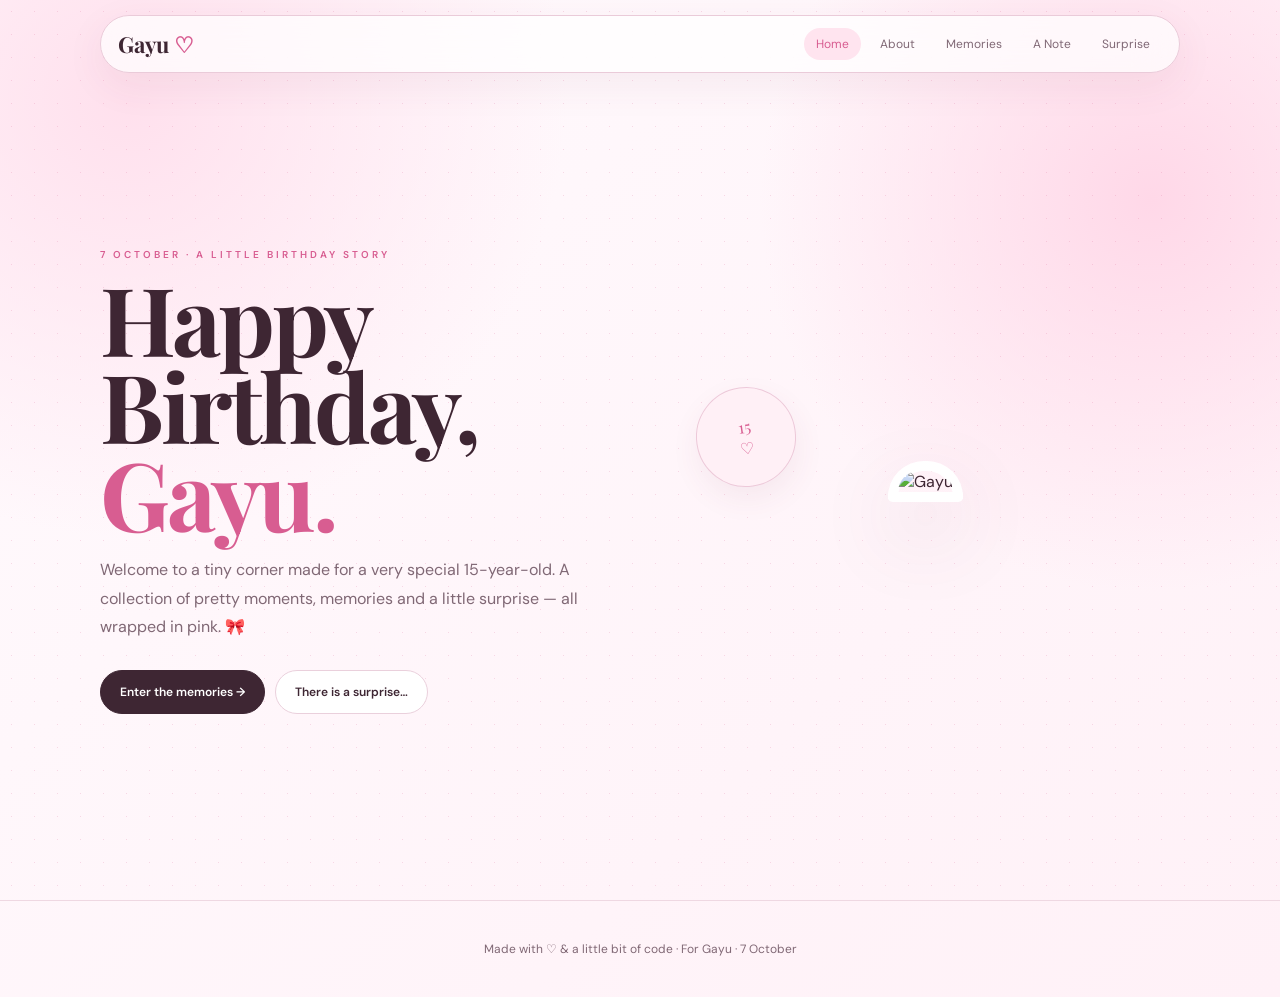
==== index.html @ 6206fd7f "Add files via upload" ====
<!doctype html><html><head><meta charset="utf-8">
<meta name="viewport" content="width=device-width,initial-scale=1">
<title>Happy Birthday Gayu</title><link rel="stylesheet" href="style.css"></head><body>
<div class="sparkles"></div>
    <nav class="nav">
      <a class="brand" href="index.html">Gayu <span>♡</span></a>
      <div class="links">
        <a class="active" href="index.html">Home</a>
        <a class="" href="about.html">About</a>
        <a class="" href="memories.html">Memories</a>
        <a class="" href="note.html">A Note</a>
        <a class="" href="surprise.html">Surprise</a>
      </div>
    </nav><main>
<section class="page hero fade">
 <div>
  <div class="eyebrow">7 October · A little birthday story</div>
  <h1>Happy Birthday,<br><span>Gayu.</span></h1>
  <p>Welcome to a tiny corner made for a very special 15-year-old. A collection of pretty moments, memories and a little surprise — all wrapped in pink. 🎀</p>
  <div style="margin-top:28px;display:flex;gap:10px;flex-wrap:wrap">
   <a class="btn dark" href="memories.html">Enter the memories →</a>
   <a class="btn" href="surprise.html">There is a surprise…</a>
  </div>
 </div>
 <div class="hero-photo">
  <img src="images/photo-01.jpg" alt="Gayu">
  <div class="seal">15<br>♡</div>
 </div>
</section>
<div id="confetti"></div>
</main>
<footer>Made with ♡ & a little bit of code · For Gayu · 7 October</footer>
<script src="script.js"></script></body></html>
---- style.css ----
@import url('https://fonts.googleapis.com/css2?family=DM+Sans:wght@400;500;600&family=Playfair+Display:wght@500;600;700&display=swap');
:root{--rose:#d85d91;--pink:#f4a5c5;--soft:#fff3f8;--ink:#3e2633;--muted:#806875;--line:#ead0dc;--white:#fffafd}
*{box-sizing:border-box}html{scroll-behavior:smooth}body{margin:0;color:var(--ink);font-family:"DM Sans",sans-serif;background:radial-gradient(circle at 10% 10%,#ffe0ed,transparent 30%),radial-gradient(circle at 90% 20%,#ffd8e8,transparent 28%),linear-gradient(135deg,#fffafd,#fff1f7);min-height:100vh;overflow-x:hidden}
body:before{content:"";position:fixed;inset:0;z-index:-2;opacity:.2;background-image:radial-gradient(#d85d91 .6px,transparent .6px);background-size:23px 23px}
.nav{position:fixed;top:15px;left:50%;transform:translateX(-50%);width:min(94%,1080px);z-index:50;padding:12px 17px;border:1px solid #eacbd9;border-radius:999px;background:#ffffffb8;backdrop-filter:blur(20px);display:flex;align-items:center;justify-content:space-between;box-shadow:0 12px 40px #7e355b12}
.brand{font-family:"Playfair Display";font-size:22px;text-decoration:none;color:var(--ink);font-weight:700}.brand span{color:var(--rose)}
.links{display:flex;gap:7px}.links a{padding:8px 12px;border-radius:999px;color:var(--muted);font-size:12px;text-decoration:none}.links a:hover,.links a.active{background:#ffe4ef;color:var(--rose)}
main{padding-top:92px}.page{width:min(1080px,92%);margin:auto;padding:70px 0 100px}.center{text-align:center}
.eyebrow{letter-spacing:3px;text-transform:uppercase;font-size:10px;color:var(--rose);font-weight:600;margin-bottom:13px}
h1,h2,h3{font-family:"Playfair Display",serif}h1{font-size:clamp(50px,9vw,95px);line-height:.92;letter-spacing:-3px;margin:0 0 20px}h1 span{color:var(--rose)}
h2{font-size:clamp(38px,6vw,65px);margin:0 0 14px}p{line-height:1.8;color:var(--muted)}
.btn{display:inline-block;border:1px solid var(--line);padding:13px 19px;border-radius:999px;font-size:12px;font-weight:600;text-decoration:none;cursor:pointer;background:#fff;color:var(--ink);transition:.25s}.btn:hover{transform:translateY(-3px)}.btn.dark{background:var(--ink);color:#fff;border-color:var(--ink)}
.hero{min-height:calc(100vh - 92px);display:grid;grid-template-columns:1fr 1fr;align-items:center;gap:60px}.hero-photo{position:relative;text-align:center}.hero-photo img{width:min(390px,90%);height:500px;object-fit:cover;border-radius:220px 220px 30px 30px;border:10px solid #fff;box-shadow:0 30px 80px #7f365a25;animation:float 5s ease-in-out infinite}.seal{position:absolute;bottom:15px;left:5%;width:100px;height:100px;border-radius:50%;display:grid;place-items:center;background:#fff0f6;border:1px solid #edc9d9;color:var(--rose);font-family:"Playfair Display";transform:rotate(-8deg);box-shadow:0 12px 30px #7f365a12}
@keyframes float{50%{transform:translateY(-12px)}}.fade{animation:fade .8s ease both}@keyframes fade{from{opacity:0;transform:translateY(15px)}to{opacity:1;transform:none}}
.cards{display:grid;grid-template-columns:repeat(4,1fr);gap:14px;margin-top:35px}.card{padding:25px;border:1px solid var(--line);background:#ffffffb8;border-radius:22px;box-shadow:0 15px 40px #7f365a0b}.card small{display:block;text-transform:uppercase;letter-spacing:1.5px;font-size:10px;color:var(--muted);margin-bottom:8px}.card strong{font-family:"Playfair Display";font-size:22px}
.timeline{display:grid;grid-template-columns:1fr 1fr;gap:18px;margin-top:40px}.timeline .item{padding:30px;border-radius:26px;background:#fff9fc;border:1px solid var(--line)}.item b{color:var(--rose);font-size:12px}
.gallery{columns:3 260px;column-gap:16px;margin-top:40px}.gallery figure{break-inside:avoid;margin:0 0 16px;border-radius:22px;overflow:hidden;border:6px solid #fff;background:#fff;box-shadow:0 14px 40px #7f365a10;animation:rise .8s ease both}.gallery img{width:100%;display:block;transition:.6s}.gallery figure:hover img{transform:scale(1.04)}
@keyframes rise{from{opacity:0;transform:translateY(25px)}to{opacity:1;transform:none}}
.note{display:grid;grid-template-columns:.8fr 1.2fr;gap:25px;margin-top:35px}.note-card{padding:42px;border-radius:30px;border:1px solid var(--line);background:#fff9fc;box-shadow:0 18px 55px #7f365a0c}.quote{display:grid;place-items:center;text-align:center;min-height:390px;background:linear-gradient(145deg,#fff,#ffe5f0)}.quote div{font:34px/1.35 "Playfair Display";color:var(--ink)}
.gift-area{text-align:center}.giftbox{width:190px;height:160px;margin:55px auto 25px;position:relative;cursor:pointer;filter:drop-shadow(0 20px 20px #7f365a22);transition:.25s}.giftbox:hover{transform:translateY(-7px) rotate(-1deg)}.box{position:absolute;bottom:0;left:0;width:190px;height:125px;border-radius:8px;background:linear-gradient(135deg,#f49ac0,#d85d91)}.lid{position:absolute;top:20px;left:-7px;width:204px;height:38px;border-radius:8px;background:#ee86b1}.ribbon-v{position:absolute;top:0;bottom:0;left:77px;width:36px;background:#fff0a8}.ribbon-h{position:absolute;top:22px;left:0;width:100%;height:17px;background:#fff0a8}.bow{position:absolute;top:-17px;left:64px;width:65px;height:35px}.bow:before,.bow:after{content:"";position:absolute;width:38px;height:28px;background:#fff0a8;border-radius:50% 50% 45% 45%;top:0}.bow:before{left:-5px;transform:rotate(-25deg)}.bow:after{right:-5px;transform:rotate(25deg)}
.surprise-msg{display:none;margin:35px auto 0;max-width:700px;padding:35px;border-radius:28px;background:#fff;border:1px solid var(--line);animation:pop .7s ease}.surprise-msg.show{display:block}@keyframes pop{from{opacity:0;transform:scale(.9)}to{opacity:1;transform:none}}
.reveal-img{display:none;margin:25px auto 0;width:min(430px,90%);border-radius:28px;border:8px solid #fff;box-shadow:0 25px 70px #7f365a1c}.reveal-img.show{display:block;animation:pop .7s ease}
#confetti{position:fixed;inset:0;pointer-events:none;z-index:100}.conf{position:absolute;width:8px;height:14px;border-radius:2px;animation:fall 2.8s linear forwards}@keyframes fall{to{transform:translateY(110vh) rotate(720deg);opacity:0}}
footer{text-align:center;padding:40px 20px;color:var(--muted);font-size:12px;border-top:1px solid #efd8e2}
@media(max-width:800px){.nav{top:8px}.links a{padding:7px 7px;font-size:10px}.hero,.note,.timeline{grid-template-columns:1fr}.hero-photo{order:-1}.hero-photo img{height:430px}.cards{grid-template-columns:1fr 1fr}.page{padding-top:45px}}
@media(max-width:500px){.links{gap:0}.links a:nth-child(2),.links a:nth-child(3){display:none}.cards{grid-template-columns:1fr}.gallery{columns:2 150px}}
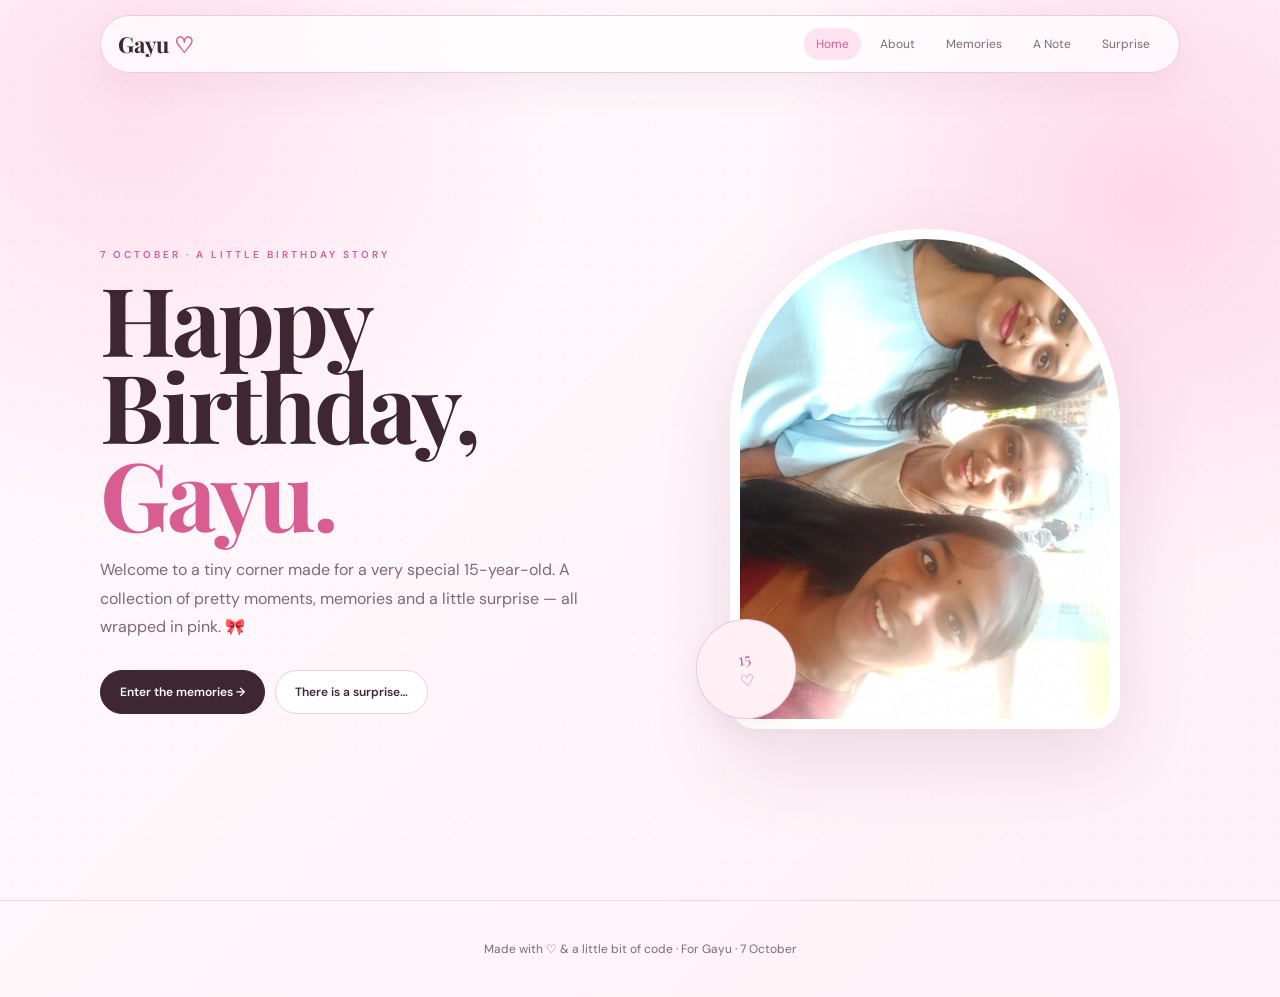
==== commit 24a70564: "Add files via upload" ====
--- a/index.html
+++ b/index.html
@@ -23,7 +23,7 @@
   </div>
  </div>
  <div class="hero-photo">
-  <img src="images/photo-01.jpg" alt="Gayu">
+  <img src="photo-01.jpg" alt="Gayu">
   <div class="seal">15<br>♡</div>
  </div>
 </section>
